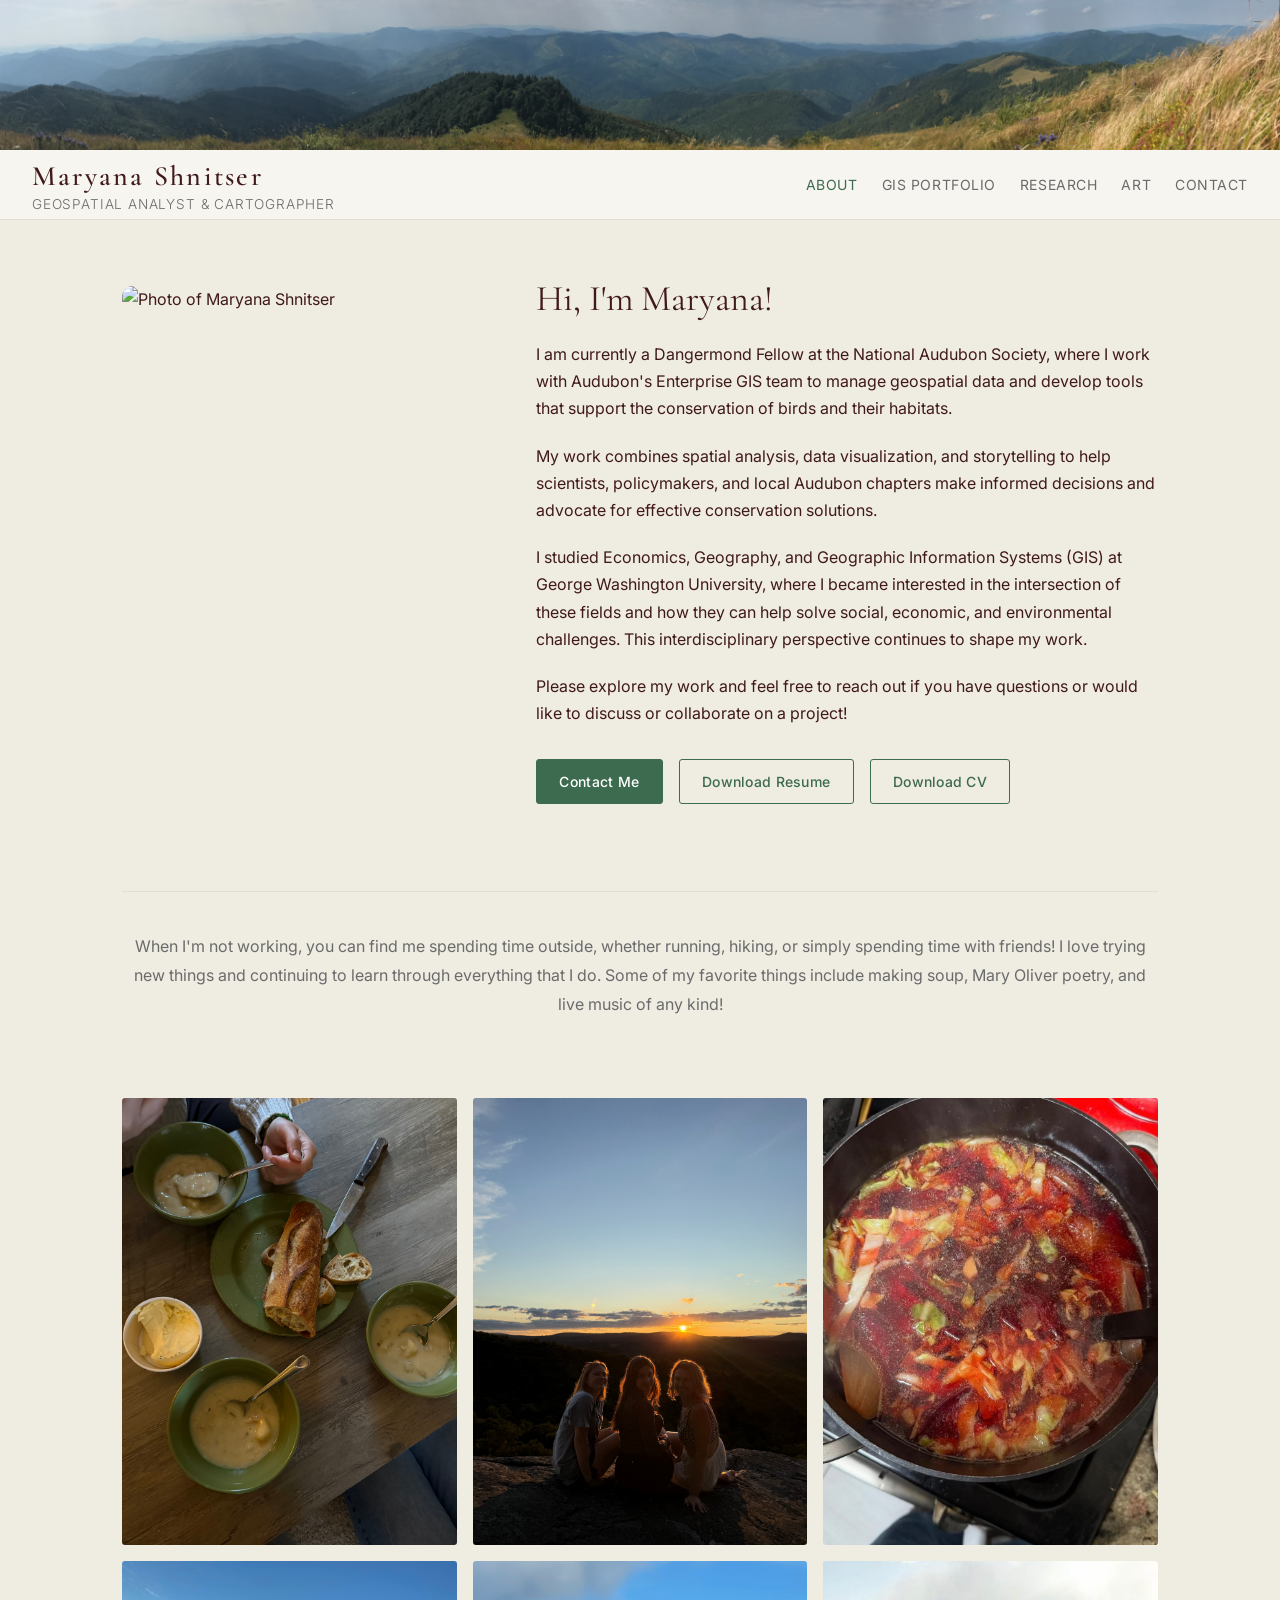
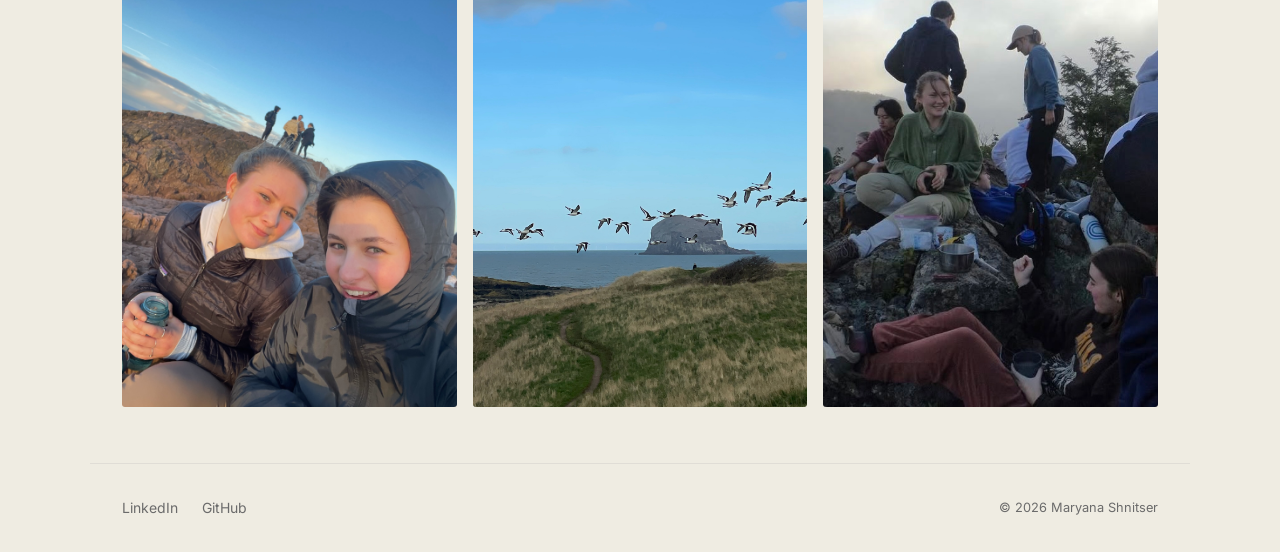
==== index.html @ e01b1883 "change in folder structure" ====
<!DOCTYPE html>
<html lang="en">
<head>
  <meta charset="UTF-8" />
  <meta name="viewport" content="width=device-width, initial-scale=1.0" />
  <title>Maryana Shnitser | GIS Portfolio</title>
  <link rel="stylesheet" href="css/style.css" />
  <!-- Google Fonts: a clean serif for your name + a readable sans for body -->
   <link rel="icon" href="images/art7.jpg" />
  <link href="https://fonts.googleapis.com/css2?family=Cormorant+Garamond:wght@400;500;600&family=Inter:wght@300;400;500&display=swap" rel="stylesheet" />
</head>
<body>

    <div class="banner">
    <img src="images/banner.png" alt="" />
  </div>

  <nav>
    <div class="nav-name">
      <a href="index.html">Maryana Shnitser</a>
      <p>Geospatial Analyst & Cartographer</p>
    </div>
    <ul>
      <li><a href="index.html" class="active">About</a></li>
      <li><a href="portfolio.html">GIS Portfolio</a></li>
      <li><a href="research.html">Research</a></li>
      <li><a href="art.html">Art</a></li>
      <li><a href="contact.html">Contact</a></li>
    </ul>
  </nav>


  <main>
    <section class="about">

      <div class="about-photo">
        <img src="images/profile.jpg" alt="Photo of Maryana Shnitser" />
      </div>

      <div class="about-text">
        <h1>Hi, I'm Maryana!</h1>

        <p>
          I am currently a Dangermond Fellow at the National Audubon Society, where I work with Audubon's
          Enterprise GIS team to manage geospatial data and develop tools that support the conservation 
          of birds and their habitats. 
        </p>

        <p>
          My work combines spatial analysis, data visualization, and storytelling to help scientists, 
          policymakers, and local Audubon chapters make informed decisions and advocate for effective 
          conservation solutions.
        </p>

        <p>
          I studied Economics, Geography, and Geographic Information Systems (GIS) at George 
          Washington University, where I became interested in the intersection of these fields
          and how they can help solve social, economic, and environmental challenges. This 
          interdisciplinary perspective continues to shape my work.
        </p>

        <p>
          Please explore my work and feel free to reach out if you have questions or would
          like to discuss or collaborate on a project!
        </p>

        <div class="about-buttons">
          <a href="mailto:maryanashnitser@gmail.com" class="btn">Contact Me</a>
          <a href="files/resume.pdf" class="btn btn-outline" target="_blank">Download Resume</a>
          <a href="files/cv.pdf" class="btn btn-outline" target="_blank">Download CV</a>
        </div>
      </div>
    </section>

    <section class="personal">
      <p>
        When I'm not working, you can find me spending time outside, whether running, hiking, or
        simply spending time with friends! I love trying new things and continuing to learn through everything
        that I do. Some 
        of my favorite things include making soup, Mary Oliver poetry, and live music of any kind!

      </p>
    </section>

    <section class="gallery">
      <div class="photo-item"><img src="images/gallery1.jpg" alt="" /></div>
      <div class="photo-item"><img src="images/gallery2.jpg" alt="" /></div>
      <div class="photo-item"><img src="images/gallery5.jpg" alt="" /></div>
      <div class="photo-item"><img src="images/gallery6.jpg" alt="" /></div>
      <div class="photo-item"><img src="images/gallery4.jpg" alt="" /></div>
      <div class="photo-item"><img src="images/gallery3.jpg" alt="" /></div>
    </section>

  </main>

<footer>
  <div style="display: flex; gap: 1.5rem;">
    <a href="https://www.linkedin.com/in/maryana-shnitser-17753b220" target="_blank">LinkedIn</a>
    <a href="https://github.com/maryanashnitser" target="_blank">GitHub</a>
  </div>
  <p>© 2026 Maryana Shnitser</p>
</footer>

</body>
</html>
---- css/style.css ----
/* 

MARYANA SHNITSER — PORTFOLIO STYLESHEET

*/

:root {

/* ----------------------------------------------------------------
Colors, fonts, spacing
---------------------------------------------------------------- */


  --color-bg:        #efece2;  
  --color-surface:   #F7F5F0;   
  --color-text:      #401a1a;   
  --color-muted:     #6B6B6B;   
  --color-accent:    #3D6B4F;  
  --color-accent-lt: #EAF1EC;   
  --color-border:    #E0DDD6;  

  --font-display: 'Cormorant Garamond', Georgia, serif;  
  --font-body:    'Inter', system-ui, sans-serif;        

  --max-width: 1100px;
  --nav-height: 70px;
}


/* ----------------------------------------------------------------
Reset and base styles
---------------------------------------------------------------- */
*, *::before, *::after {
  box-sizing: border-box;
  margin: 0;
  padding: 0;
}

html {
  scroll-behavior: smooth;
}

body {
  background-color: var(--color-bg);
  color: var(--color-text);
  font-family: var(--font-body);
  font-size: 16px;
  line-height: 1.7;
}

img {
  display: block;
  max-width: 100%;
  height: auto;
}

a {
  color: var(--color-accent);
  text-decoration: none;
}

a:hover {
  text-decoration: underline;
}

.banner {
  width: 100%;
  max-height: 200px;     
  overflow: hidden;
}

.banner img {
  width: 100%;
  height: 150px;         
  object-fit: cover;   
  object-position: center;  
}

/* ----------------------------------------------------------------
Navigation bar
---------------------------------------------------------------- */
nav {
  position: sticky;        
  top: 0;
  z-index: 100;
  background: var(--color-surface);
  border-bottom: 1px solid var(--color-border);
  height: var(--nav-height);
  display: flex;
  align-items: center;
  justify-content: space-between;
  padding: 0 2rem;
  max-width: 100%;
}

.nav-name a {
  color: var(--color-text);
  text-decoration: none;
}

.nav-name a:hover {
  color: var(--color-text);
}

.nav-name {
  font-family: var(--font-display);
  color: var(--color-text);
  font-size: 1.75rem;
  font-weight: 550;
  letter-spacing: 0.08em;
  /*text-transform: uppercase;*/
}
.nav-name p {
  font-family: var(--font-body);
  font-weight: 300;
  font-size: 0.85rem;
  letter-spacing: 0.06em;
  text-transform: uppercase;
  color: var(--color-muted);
  margin-top: -0.5rem;
}

.nav-name:hover {
  text-decoration: none;
  color: var(--color-accent);
}

nav ul {
  list-style: none;
  display: flex;
  gap: 1.5rem;
}

nav ul a {
  font-size: 0.875rem;
  font-weight: 400;
  color: var(--color-muted);
  letter-spacing: 0.04em;
  text-transform: uppercase;
  transition: color 0.2s;
}

nav ul a:hover,
nav ul a.active {
  color: var(--color-accent);
  text-decoration: none;
}

/* ----------------------------------------------------------------
Main Layout 
---------------------------------------------------------------- */
main {
  max-width: var(--max-width);
  margin: 0 auto;
  padding: 3.5rem 2rem;
}

/* ----------------------------------------------------------------
About Section (side by side photo and text)
---------------------------------------------------------------- */
.about {
  display: grid;
  grid-template-columns: 350px 1fr;  
  gap: 4rem;
  align-items: start;
  margin-bottom: 5rem;
}

.about-photo img {
  width: 100%;
  border-radius: 10px;
  object-fit: cover;
  aspect-ratio: 2/3;             
  filter: saturate(1);        
  margin-top: 10px;
}

.about-text h1 {
  font-family: var(--font-display);
  font-size: 2.25rem;
  font-weight: 400;
  line-height: 1.25;
  margin-bottom: 1.25rem;
  color: var(--color-text);
}

.about-text p {
  margin-bottom: 1.25rem;
  color: var(--color-text);
  font-size: 1rem;
}

.about-text strong {
  font-weight: 500;
  color: var(--color-accent);
}


.about-buttons {
  display: flex;
  gap: 1rem;
  flex-wrap: wrap;
  margin-top: 2rem;
}


/* ----------------------------------------------------------------
Buttons (Contact, Resume, CV)
---------------------------------------------------------------- */
.btn {
  display: inline-block;
  padding: 0.6rem 1.4rem;
  border-radius: 3px;
  font-size: 0.875rem;
  font-family: var(--font-body);
  font-weight: 500;
  letter-spacing: 0.02em;
  transition: background 0.2s, color 0.2s, border-color 0.2s;
  background: var(--color-accent);
  color: #fff;
  border: 1.5px solid var(--color-accent);
}

.btn:hover {
  background: #2d5239;
  border-color: #2d5239;
  text-decoration: none;
  color: #fff;
}

.btn-outline {
  background: transparent;
  color: var(--color-accent);
}

.btn-outline:hover {
  background: var(--color-accent-lt);
  color: var(--color-accent);
  border-color: var(--color-accent);
}


/* ----------------------------------------------------------------
Personal About Section 
---------------------------------------------------------------- */
.personal {
  border-top: 1px solid var(--color-border);
  /*border-bottom: 1px solid var(--color-border);*/
  padding: 2.5rem 0;
  margin-bottom: 2.5rem;
  
  text-align: center
}

.personal p {
  color: var(--color-muted);
  /* font-style: italic; */
  font-size: 1rem;
  line-height: 1.8;
}


/* ----------------------------------------------------------------
Personal Photos 
---------------------------------------------------------------- */
.gallery {
  display: grid;
  grid-template-columns: repeat(3, 1fr);   /* 3 columns of photos */
  gap: 1rem;
}

.photo-item img {
  width: 100%;
  aspect-ratio: 3/4;
  object-fit: cover;
  border-radius: 3px;
  transition: opacity 0.2s;
}

.photo-item img:hover {
  opacity: 0.88;
}


/* ----------------------------------------------------------------
Footer
---------------------------------------------------------------- */
footer {
  border-top: 1px solid var(--color-border);
  padding: 2rem;
  display: flex;
  align-items: center;
  justify-content: space-between;
  max-width: var(--max-width);
  margin: 0 auto;
}

footer a {
  font-size: 0.875rem;
  color: var(--color-muted);
}

footer p {
  font-size: 0.8rem;
  color: var(--color-muted);
}


/* ----------------------------------------------------------------
RESPONSIVE TO SCREEN SIZE 
---------------------------------------------------------------- */
@media (max-width: 768px) {
  .about {
    grid-template-columns: 1fr;   /* stack photo above text on mobile */
    gap: 2rem;
  }

  .about-photo img {
    max-width: 220px;
    margin: 0 auto;
  }

  .gallery {
    grid-template-columns: repeat(2, 1fr);
  }

  nav ul {
    gap: 1rem;
  }
}
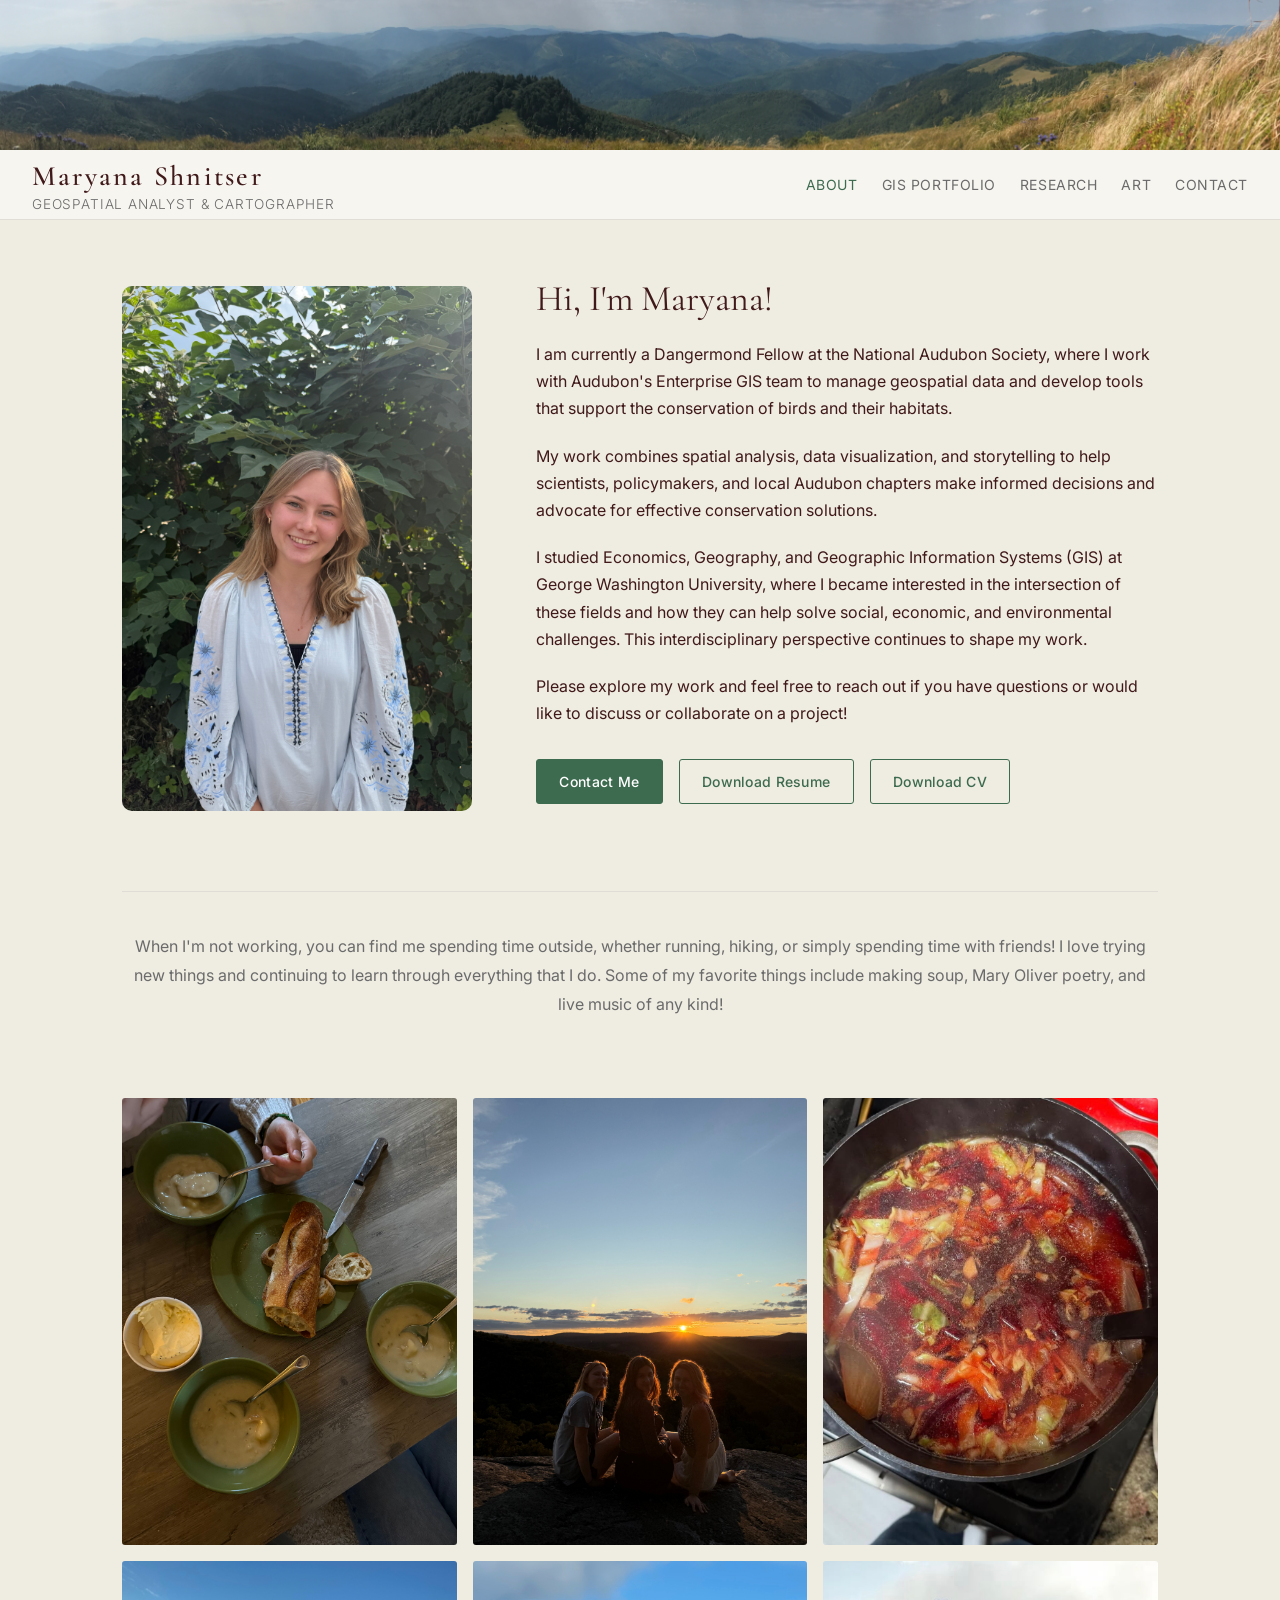
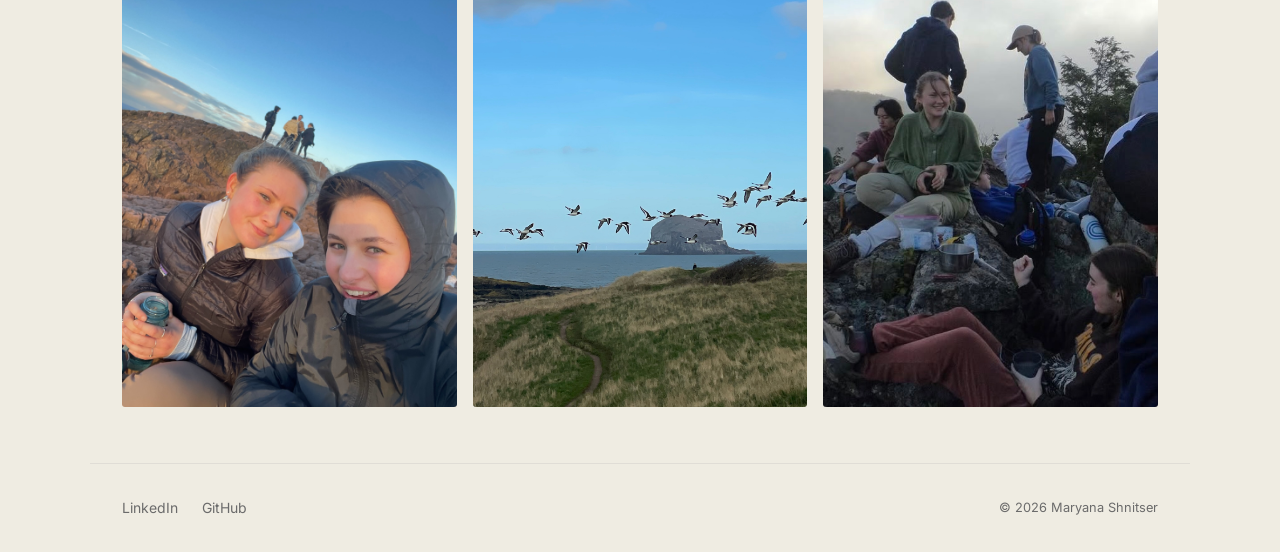
==== commit 87f12daf: "Update index.html" ====
--- a/index.html
+++ b/index.html
@@ -34,7 +34,7 @@
     <section class="about">
 
       <div class="about-photo">
-        <img src="images/profile.jpg" alt="Photo of Maryana Shnitser" />
+        <img src="images/profile.JPG" alt="Photo of Maryana Shnitser" />
       </div>
 
       <div class="about-text">
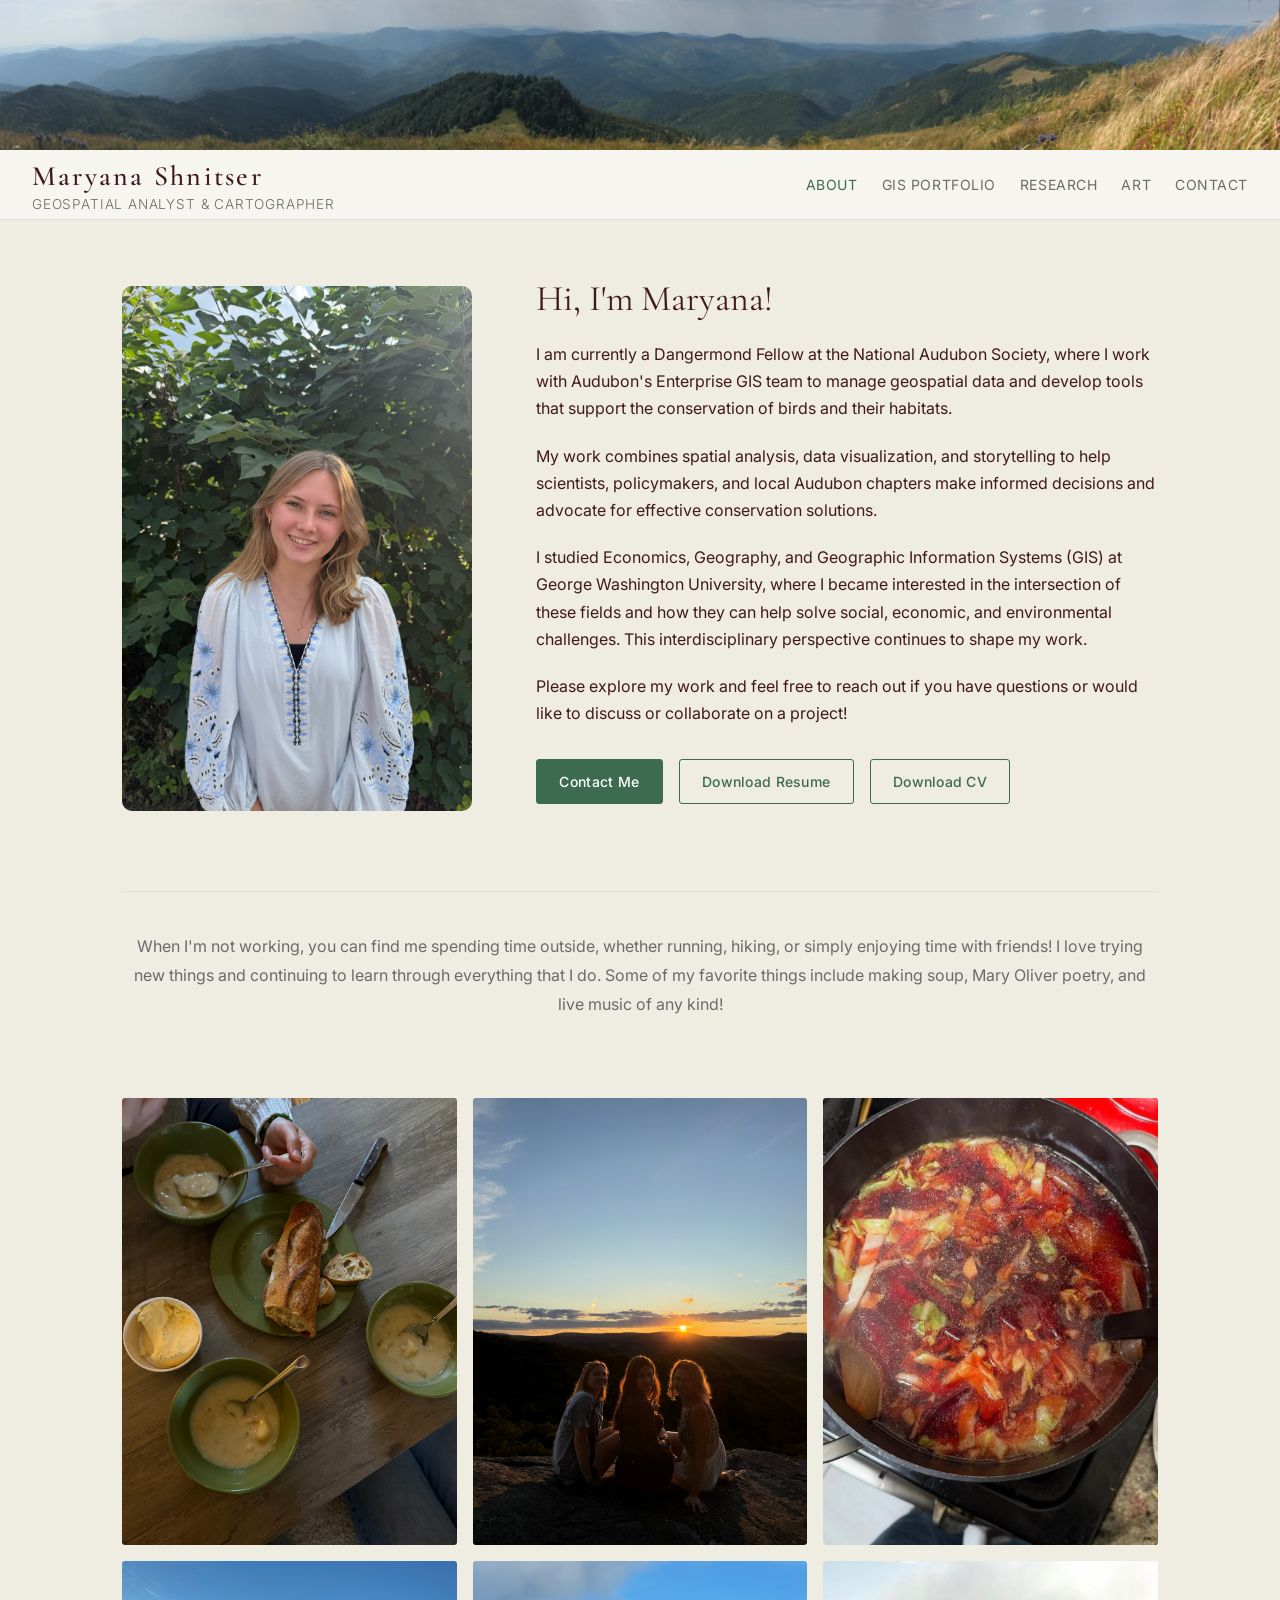
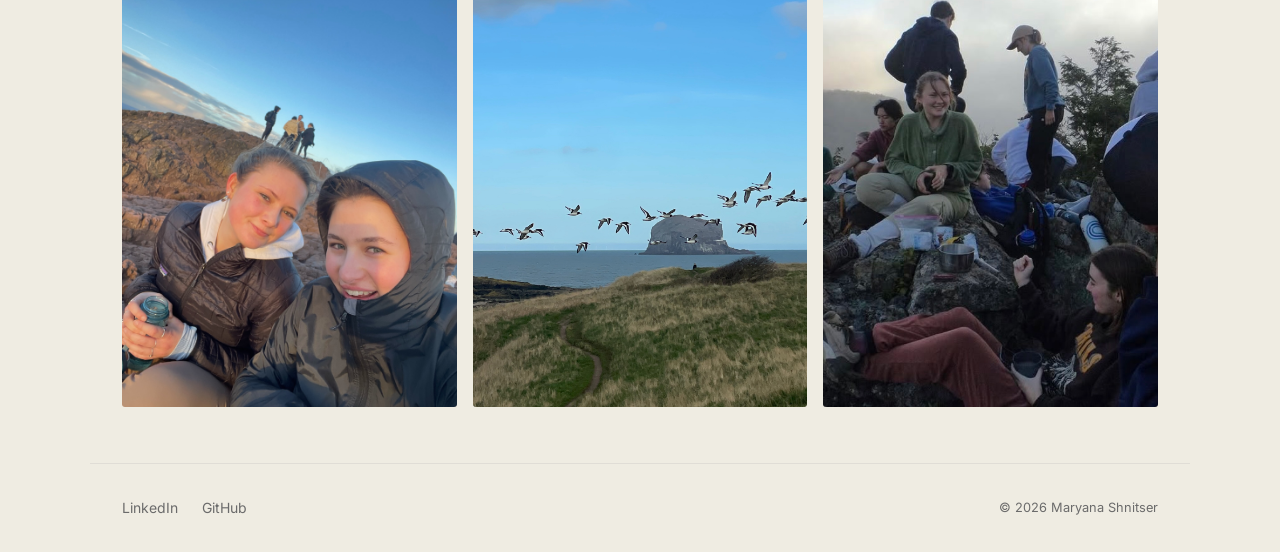
==== commit 14dd4421: "Update index.html" ====
--- a/index.html
+++ b/index.html
@@ -75,9 +75,8 @@
     <section class="personal">
       <p>
         When I'm not working, you can find me spending time outside, whether running, hiking, or
-        simply spending time with friends! I love trying new things and continuing to learn through everything
-        that I do. Some 
-        of my favorite things include making soup, Mary Oliver poetry, and live music of any kind!
+        simply enjoying time with friends! I love trying new things and continuing to learn through everything
+        that I do. Some of my favorite things include making soup, Mary Oliver poetry, and live music of any kind!
 
       </p>
     </section>
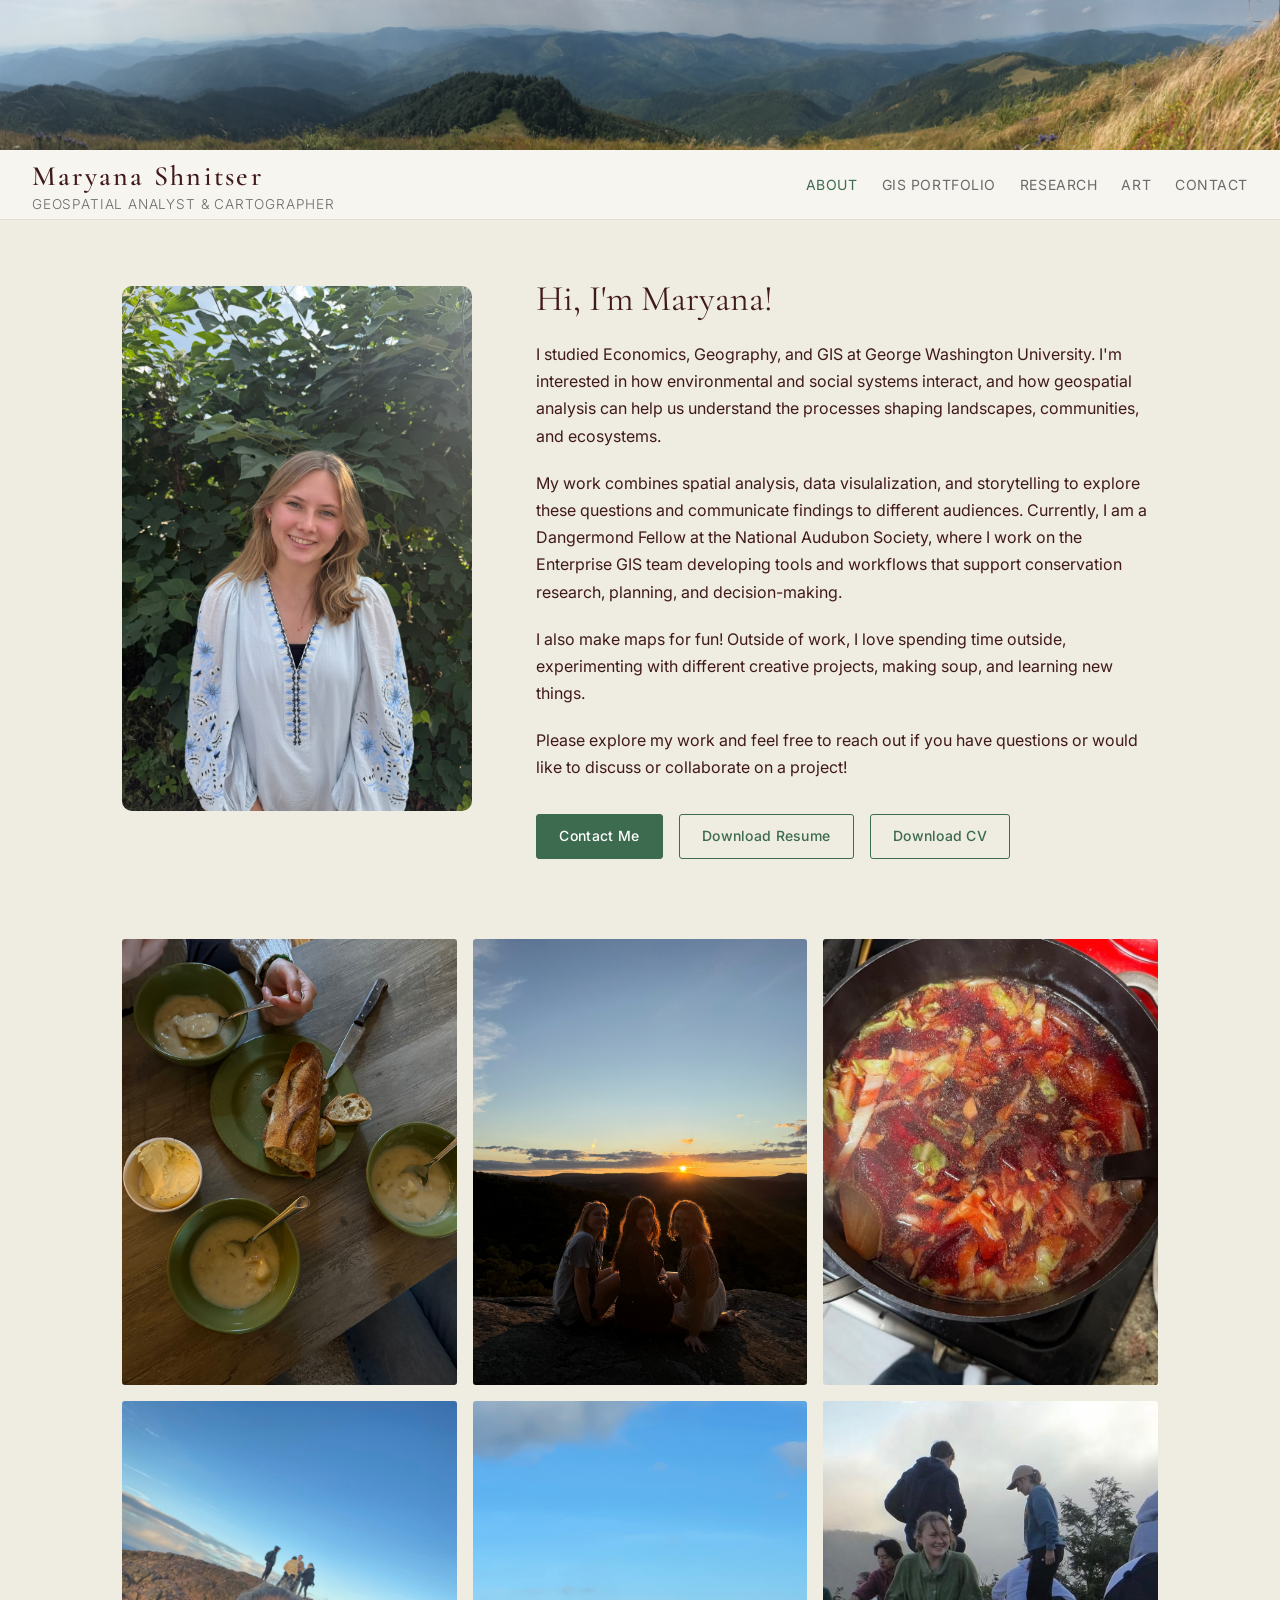
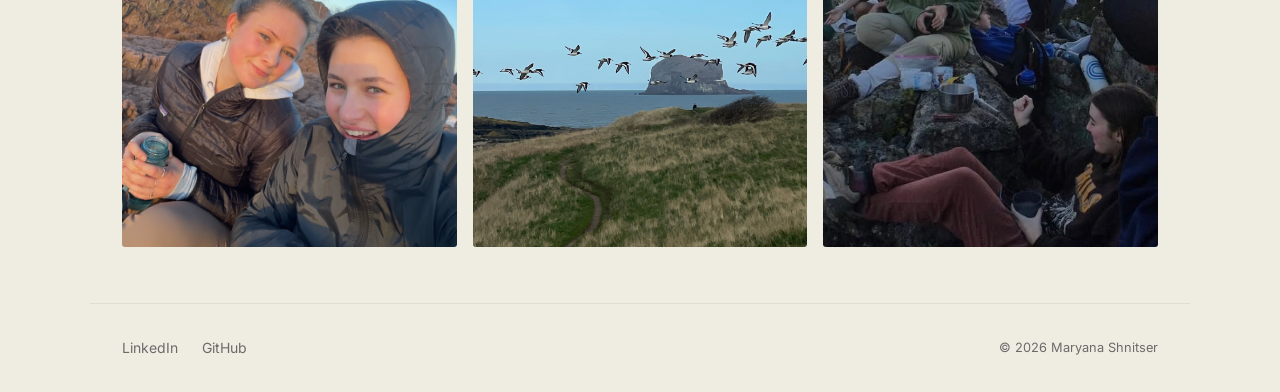
==== commit 4fe17e4b: "update bio and add new maps" ====
--- a/index.html
+++ b/index.html
@@ -1,6 +1,17 @@
 <!DOCTYPE html>
 <html lang="en">
 <head>
+  
+  <!-- Google tag (gtag.js) -->
+<script async src="https://www.googletagmanager.com/gtag/js?id=G-DCJ69PJG3Q"></script>
+<script>
+  window.dataLayer = window.dataLayer || [];
+  function gtag(){dataLayer.push(arguments);}
+  gtag('js', new Date());
+
+  gtag('config', 'G-DCJ69PJG3Q');
+</script>
+
   <meta charset="UTF-8" />
   <meta name="viewport" content="width=device-width, initial-scale=1.0" />
   <title>Maryana Shnitser | GIS Portfolio</title>
@@ -41,23 +52,21 @@
         <h1>Hi, I'm Maryana!</h1>
 
         <p>
-          I am currently a Dangermond Fellow at the National Audubon Society, where I work with Audubon's
-          Enterprise GIS team to manage geospatial data and develop tools that support the conservation 
-          of birds and their habitats. 
+          I studied Economics, Geography, and GIS at George Washington University. I'm interested in how 
+          environmental and social systems interact, and how geospatial analysis can help us understand 
+          the processes shaping landscapes, communities, and ecosystems.
         </p>
 
         <p>
-          My work combines spatial analysis, data visualization, and storytelling to help scientists, 
-          policymakers, and local Audubon chapters make informed decisions and advocate for effective 
-          conservation solutions.
+          My work combines spatial analysis, data visulalization, and storytelling to explore these questions
+          and communicate findings to different audiences. Currently, I am a Dangermond Fellow at the National 
+          Audubon Society, where I work on the Enterprise GIS team developing tools and workflows that support 
+          conservation research, planning, and decision-making.
         </p>
 
         <p>
-          I studied Economics, Geography, and Geographic Information Systems (GIS) at George 
-          Washington University, where I became interested in the intersection of these fields
-          and how they can help solve social, economic, and environmental challenges. This 
-          interdisciplinary perspective continues to shape my work.
-        </p>
+          I also make maps for fun! Outside of work, I love spending time outside, experimenting with
+          different creative projects, making soup, and learning new things.   
 
         <p>
           Please explore my work and feel free to reach out if you have questions or would
@@ -70,15 +79,6 @@
           <a href="files/cv.pdf" class="btn btn-outline" target="_blank">Download CV</a>
         </div>
       </div>
-    </section>
-
-    <section class="personal">
-      <p>
-        When I'm not working, you can find me spending time outside, whether running, hiking, or
-        simply enjoying time with friends! I love trying new things and continuing to learn through everything
-        that I do. Some of my favorite things include making soup, Mary Oliver poetry, and live music of any kind!
-
-      </p>
     </section>
 
     <section class="gallery">
--- a/css/style.css
+++ b/css/style.css
@@ -311,7 +311,7 @@
 ---------------------------------------------------------------- */
 @media (max-width: 768px) {
   .about {
-    grid-template-columns: 1fr;   /* stack photo above text on mobile */
+    grid-template-columns: 1fr;
     gap: 2rem;
   }
 
@@ -326,5 +326,29 @@
 
   nav ul {
     gap: 1rem;
-  }
-}
+    flex-wrap: wrap;
+    width: 100%;
+  }
+
+  /* --- NAV FIX (new) --- */
+  nav {
+    height: auto;
+    flex-direction: column;
+    align-items: flex-start;
+    gap: 0.75rem;
+    padding: 1rem 1.25rem;
+  }
+
+  .nav-name {
+    font-size: 1.4rem;
+  }
+
+  .nav-name p {
+    margin-top: 0.15rem;
+    white-space: normal;
+  }
+
+  nav ul a {
+    font-size: 0.8rem;
+  }
+}
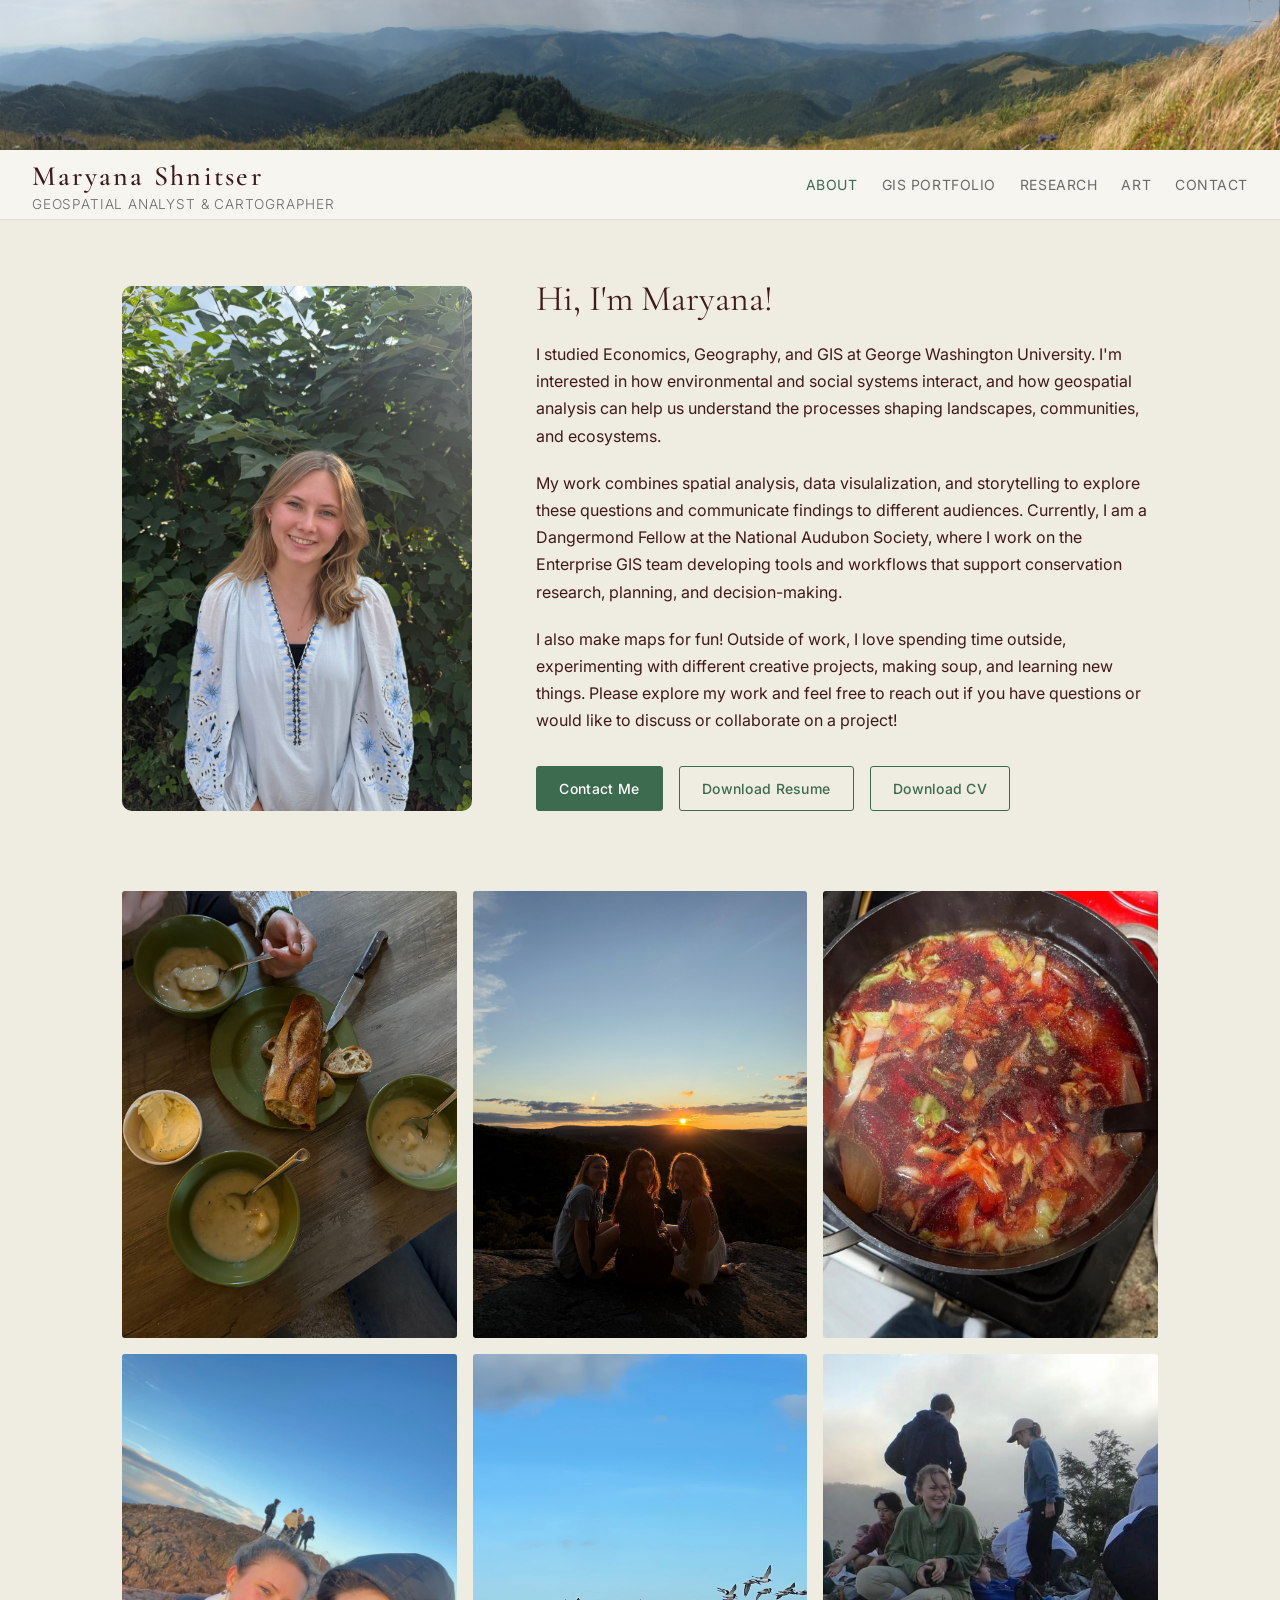
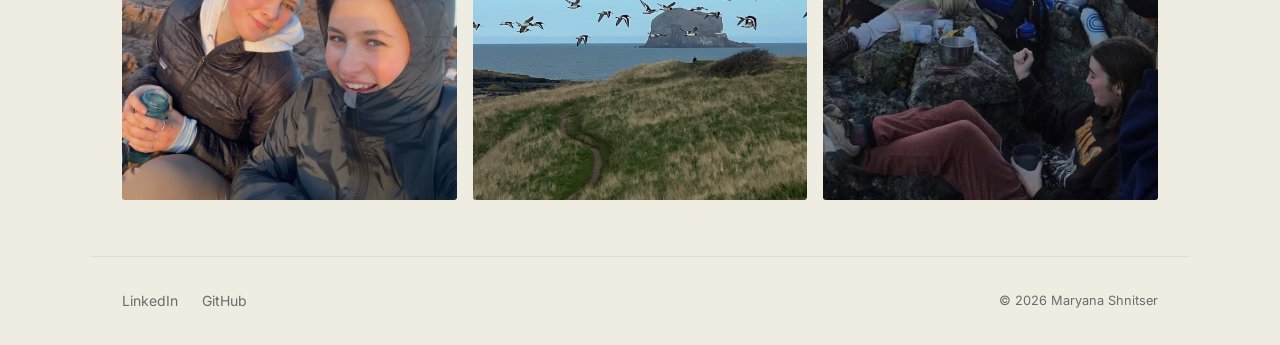
==== commit ba4896e4: "minor text changes" ====
--- a/index.html
+++ b/index.html
@@ -16,7 +16,6 @@
   <meta name="viewport" content="width=device-width, initial-scale=1.0" />
   <title>Maryana Shnitser | GIS Portfolio</title>
   <link rel="stylesheet" href="css/style.css" />
-  <!-- Google Fonts: a clean serif for your name + a readable sans for body -->
    <link rel="icon" href="images/art7.jpg" />
   <link href="https://fonts.googleapis.com/css2?family=Cormorant+Garamond:wght@400;500;600&family=Inter:wght@300;400;500&display=swap" rel="stylesheet" />
 </head>
@@ -66,11 +65,8 @@
 
         <p>
           I also make maps for fun! Outside of work, I love spending time outside, experimenting with
-          different creative projects, making soup, and learning new things.   
-
-        <p>
-          Please explore my work and feel free to reach out if you have questions or would
-          like to discuss or collaborate on a project!
+          different creative projects, making soup, and learning new things. Please explore my work and 
+          feel free to reach out if you have questions or would like to discuss or collaborate on a project!
         </p>
 
         <div class="about-buttons">
